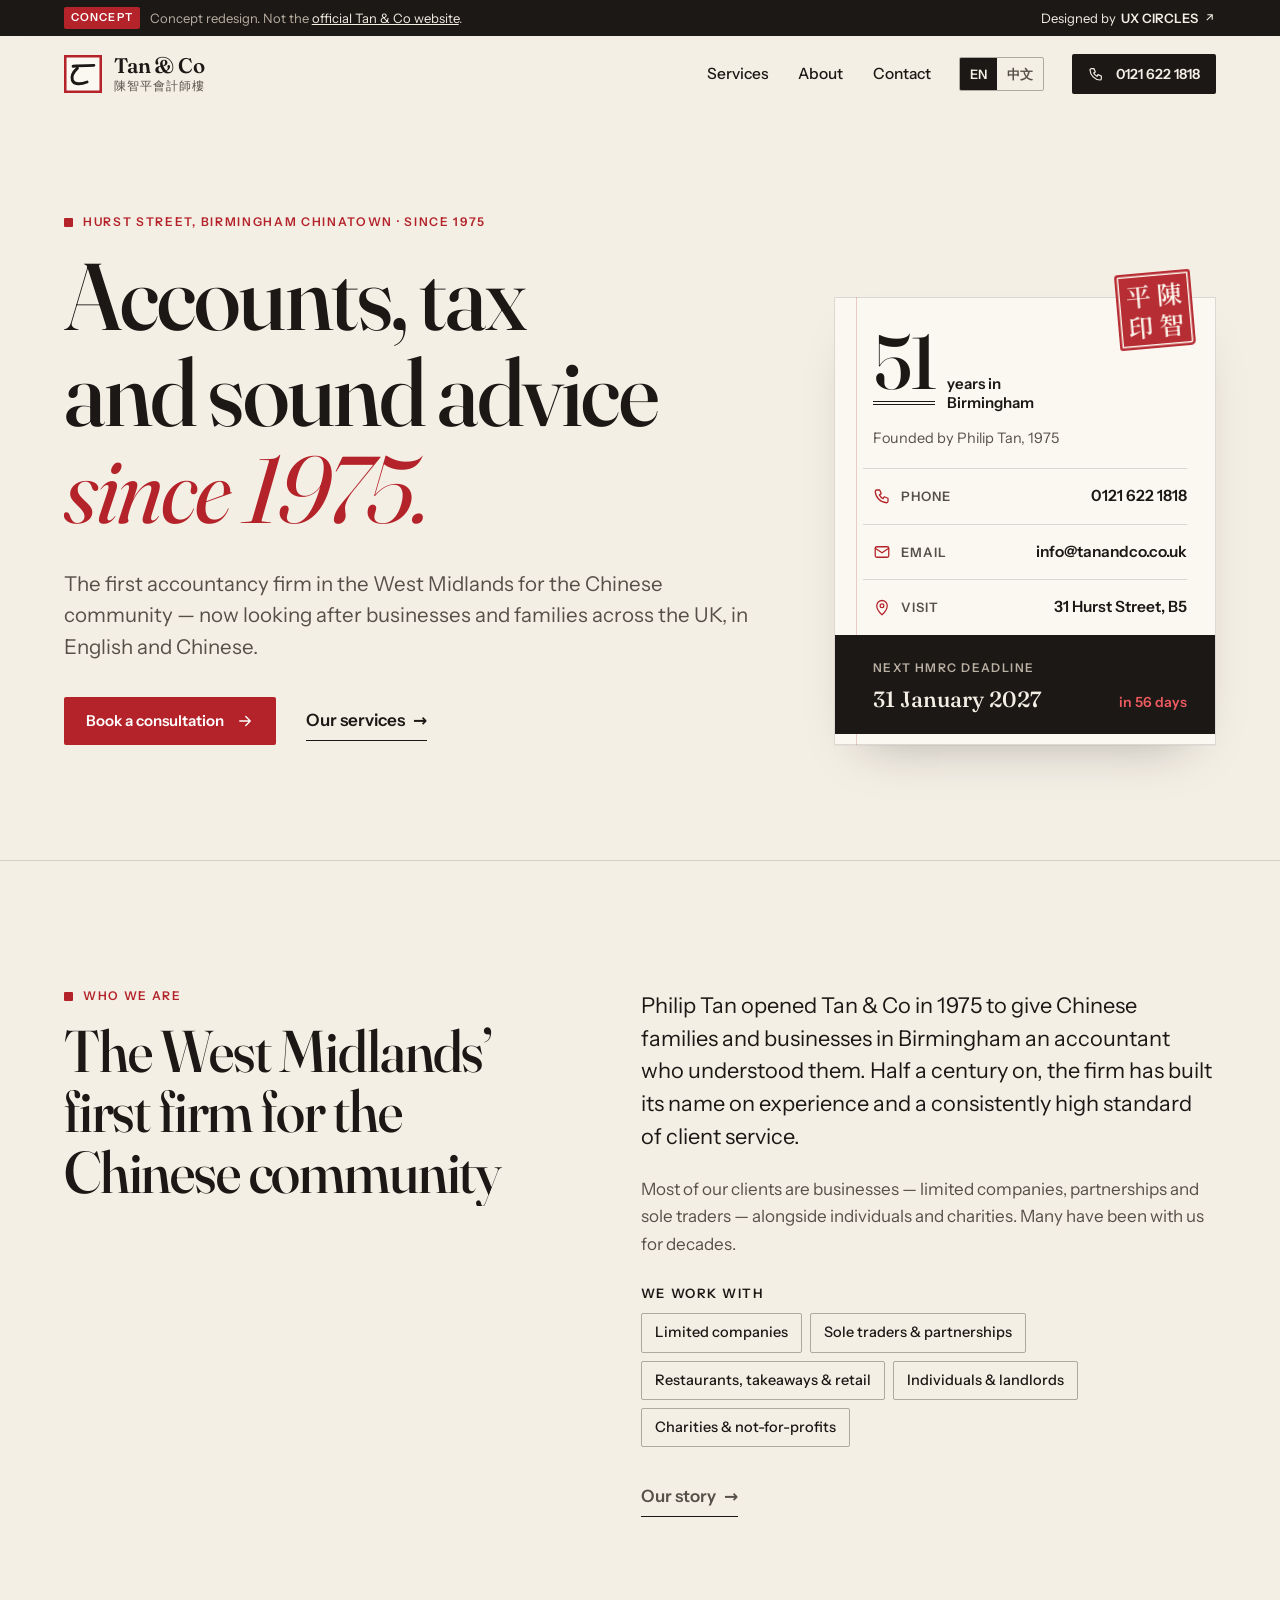
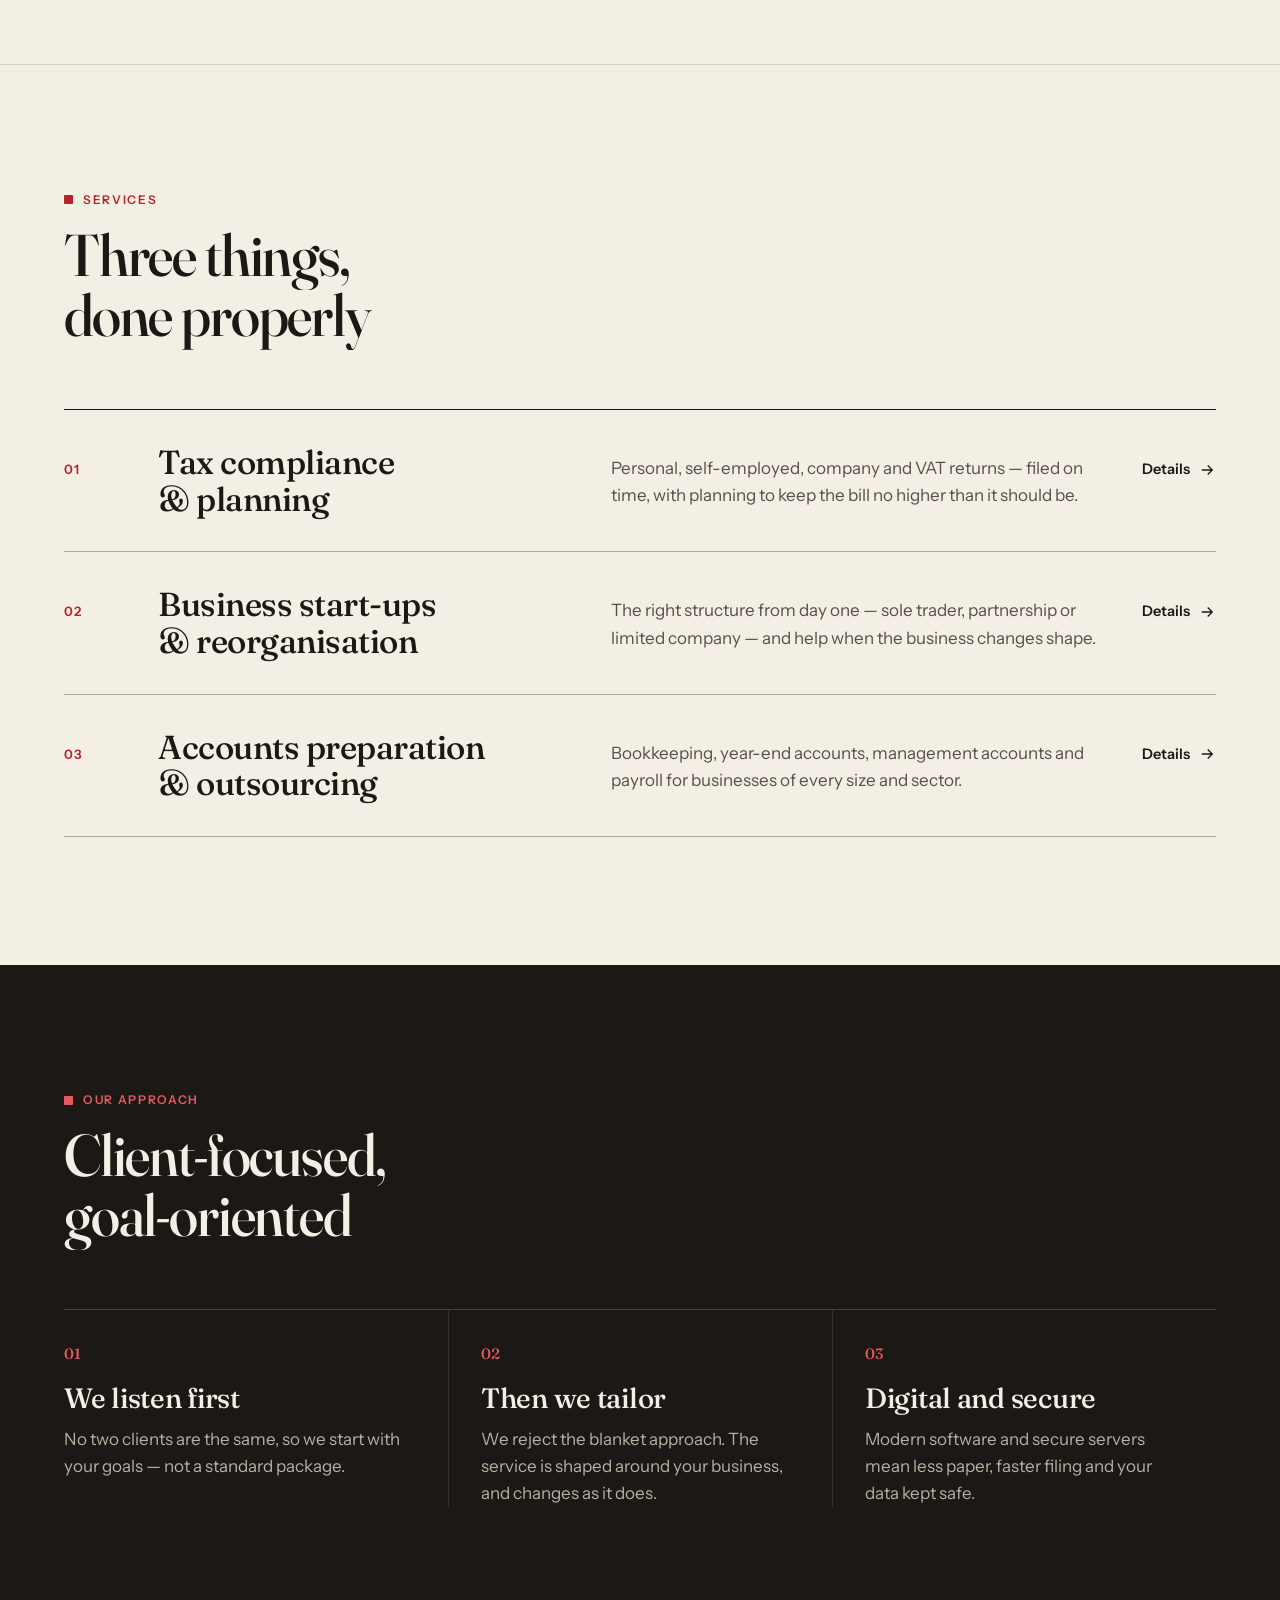
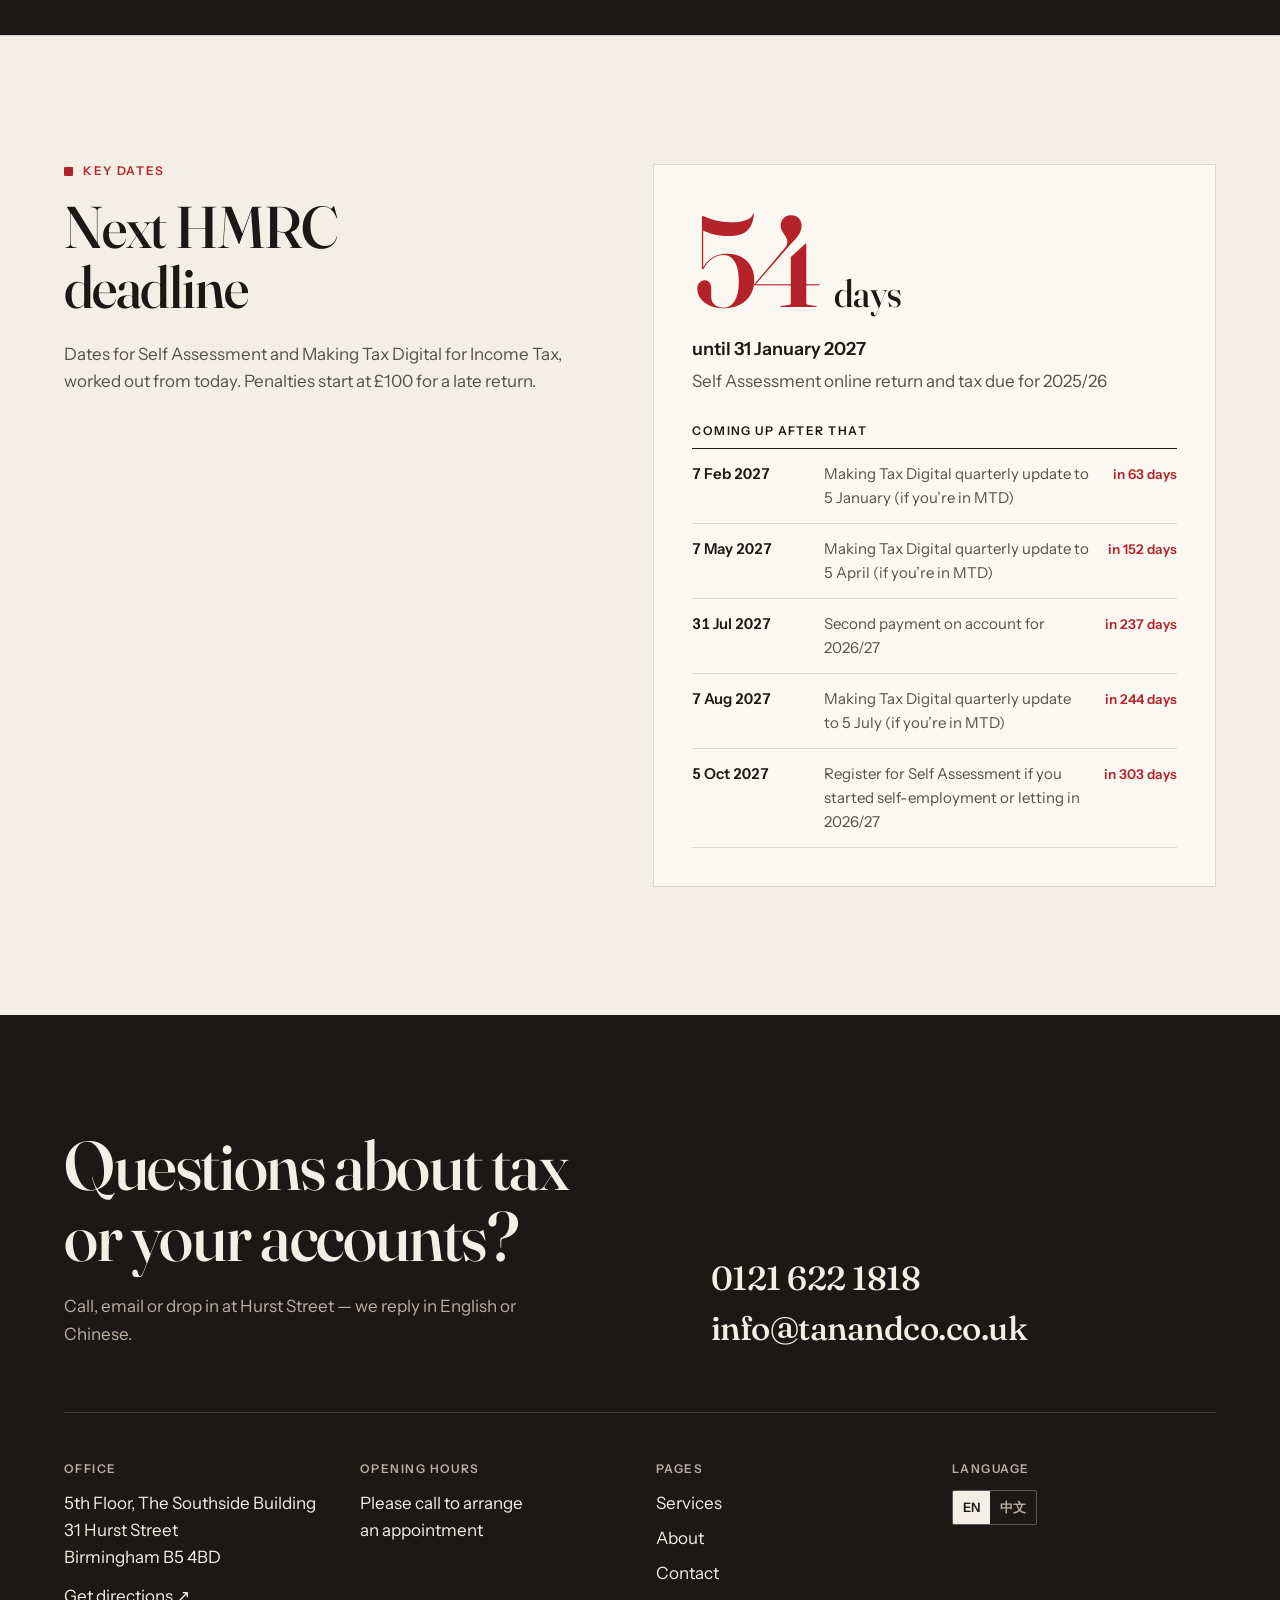
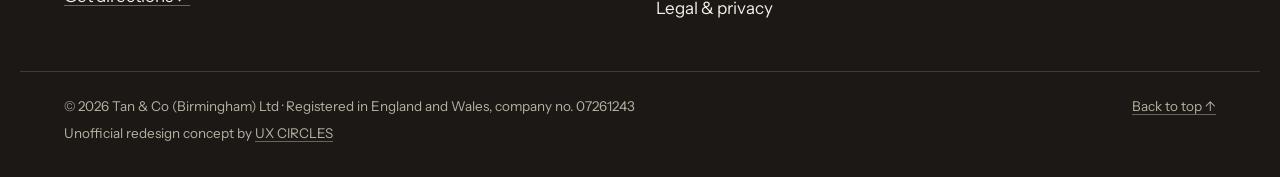
==== index.html @ 6947b35d "Redesign Tan & Co Accountants website (EN + 繁體中文) Static, bilingual concept redesign of tanandco.co." ====
<!doctype html>
<html lang="en-GB">
<head>
<meta charset="utf-8">
<meta name="viewport" content="width=device-width, initial-scale=1">
<title>Tan &amp; Co Accountants — Birmingham Chinatown since 1975 | 陳智平會計師樓</title>
<meta name="description" content="Accountants on Hurst Street, Birmingham since 1975 — the West Midlands’ first firm for the Chinese community. Tax, VAT, company formation, accounts and payroll, in English and Chinese.">
<link rel="canonical" href="https://www.tanandco.co.uk/">
<link rel="alternate" hreflang="en-GB" href="https://www.tanandco.co.uk/">
<link rel="alternate" hreflang="zh-Hant" href="https://www.tanandco.co.uk/zh/">
<link rel="alternate" hreflang="x-default" href="https://www.tanandco.co.uk/">
<meta property="og:title" content="Tan &amp; Co Accountants — Birmingham Chinatown since 1975 | 陳智平會計師樓">
<meta property="og:description" content="Accountants on Hurst Street, Birmingham since 1975 — the West Midlands’ first firm for the Chinese community. Tax, VAT, company formation, accounts and payroll, in English and Chinese.">
<meta property="og:type" content="website">
<meta property="og:locale" content="en_GB">
<meta name="theme-color" content="#f4efe5">
<link rel="icon" href="assets/img/favicon.svg" type="image/svg+xml">
<link rel="icon" href="assets/img/favicon.png" type="image/png" sizes="64x64">
<link rel="apple-touch-icon" href="assets/img/apple-touch-icon.png">
<link rel="preload" href="assets/fonts/fraunces.woff2" as="font" type="font/woff2" crossorigin>
<link rel="preload" href="assets/fonts/instrument-sans.woff2" as="font" type="font/woff2" crossorigin>
<link rel="stylesheet" href="assets/css/style.css?v=e826e8e5">
<script>document.documentElement.classList.add("js")</script>
<script type="application/ld+json">{"@context": "https://schema.org", "@type": "AccountingService", "name": "Tan & Co Accountants", "alternateName": ["陳智平會計師樓", "Tan & Co (Birmingham) Ltd"], "url": "https://www.tanandco.co.uk/", "telephone": "+44 121 622 1818", "email": "info@tanandco.co.uk", "foundingDate": "1975", "founder": {"@type": "Person", "name": "Philip Tan"}, "address": {"@type": "PostalAddress", "streetAddress": "5th Floor, The Southside Building, 31 Hurst Street", "addressLocality": "Birmingham", "postalCode": "B5 4BD", "addressCountry": "GB"}, "areaServed": ["West Midlands", "United Kingdom"], "knowsLanguage": ["en", "zh"]}</script>
</head>
<body class="home">
<a class="skip" href="#main">Skip to content</a>
<div class="concept-bar" role="note">
  <div class="wrap concept-inner">
    <p><span class="concept-tag">Concept</span><span class="concept-long">Concept redesign. Not the <a href="https://tanandco.co.uk/" target="_blank" rel="noopener">official Tan &amp; Co website</a>.</span></p>
    <a href="https://ux-circles.com/web" target="_blank" rel="noopener"><span class="concept-by">Designed by </span><strong>UX CIRCLES</strong> <svg viewBox="0 0 24 24" aria-hidden="true"><path d="M7 17 17 7M8 7h9v9"/></svg></a>
  </div>
</div>
<header class="site-header" data-header>
  <div class="wrap header-inner">
    <a class="brand" href="./" aria-label="Tan &amp; Co Accountants — home">
      <svg class="mark" viewBox="0 0 30 30" aria-hidden="true">
  <path class="mark-frame" d="M1 1h28v28H1z"/>
  <path class="mark-stroke" d="M7.2 8.9c4.6-.5 10.4-.6 16.4-.7M10.6 10.4C7.4 13.4 5.6 17 6.6 19.9c1.2 3.4 6.1 3.6 11.6 1.4"/>
</svg>
      <span class="brand-text"><span class="brand-name">Tan &amp; Co</span><span class="brand-sub" lang="zh-Hant">陳智平會計師樓</span></span>
    </a>
    <nav class="main-nav" aria-label="Main"><a href="services.html">Services</a><a href="about.html">About</a><a href="contact.html">Contact</a></nav>
    <div class="lang" role="group" aria-label="Language / 語言"><a href="./" lang="en-GB" hreflang="en-GB" aria-current="true">EN</a><a href="zh/" lang="zh-Hant" hreflang="zh-Hant">中文</a></div>
    <a class="btn btn-ink header-cta" href="tel:+441216221818"><svg viewBox="0 0 24 24" aria-hidden="true"><path d="M5 4h4l2 5-2.5 1.5a11 11 0 0 0 5 5L15 13l5 2v4a2 2 0 0 1-2 2A16 16 0 0 1 3 6a2 2 0 0 1 2-2"/></svg><span>0121 622 1818</span></a>
    <button class="menu-btn" aria-expanded="false" aria-controls="menu"><span class="menu-lines"><span></span><span></span></span><span class="sr">Menu</span></button>
  </div>
</header>
<div class="menu" id="menu" hidden>
  <div class="wrap menu-inner">
    <ul class="menu-links"><li><a href="services.html"><span class="mn">01</span>Services</a></li><li><a href="about.html"><span class="mn">02</span>About</a></li><li><a href="contact.html"><span class="mn">03</span>Contact</a></li></ul>
    <div class="menu-foot">
      <a href="tel:+441216221818">0121 622 1818</a>
      <a href="mailto:info@tanandco.co.uk">info@tanandco.co.uk</a>
      <div class="lang" role="group" aria-label="Language / 語言"><a href="./" lang="en-GB" hreflang="en-GB" aria-current="true">EN</a><a href="zh/" lang="zh-Hant" hreflang="zh-Hant">中文</a></div>
    </div>
  </div>
</div>
<main id="main">

<section class="hero" data-hero>
  <div class="wrap hero-inner">
    <div class="hero-main">
      <p class="label hero-eyebrow reveal-up">Hurst Street, Birmingham Chinatown · since 1975</p>
      <h1 class="hero-title split"><span class="line"><span>Accounts, tax</span></span><span class="line"><span>and sound advice</span></span><span class="line"><span><em>since 1975.</em></span></span></h1>
      <p class="hero-lead reveal-up">The first accountancy firm in the West Midlands for the Chinese community — now looking after businesses and families across the UK, in English and Chinese.</p>
      <div class="hero-actions reveal-up">
        <a class="btn btn-red" href="contact.html"><span>Book a consultation</span><svg viewBox="0 0 24 24" aria-hidden="true"><path d="M5 12h14M13 6l6 6-6 6"/></svg></a>
        <a class="btn-text" href="services.html">Our services</a>
      </div>
    </div>
    <aside class="ledger reveal-up" aria-label="At a glance">
      <span class="seal" aria-hidden="true"><span>陳</span><span>智</span><span>平</span><span>印</span></span>
      <div class="ledger-head">
        <p class="ledger-years"><span data-since="1975">51</span><span class="ledger-yl">years in Birmingham</span></p>
        <p class="ledger-est">Founded by Philip Tan, 1975</p>
      </div>
      <ul class="ledger-rows">
        <li><a href="tel:+441216221818"><span class="lr-l"><svg viewBox="0 0 24 24" aria-hidden="true"><path d="M5 4h4l2 5-2.5 1.5a11 11 0 0 0 5 5L15 13l5 2v4a2 2 0 0 1-2 2A16 16 0 0 1 3 6a2 2 0 0 1 2-2"/></svg>Phone</span><span class="lr-v">0121 622 1818</span></a></li>
        <li><a href="mailto:info@tanandco.co.uk"><span class="lr-l"><svg viewBox="0 0 24 24" aria-hidden="true"><rect x="3" y="5" width="18" height="14" rx="2"/><path d="m3 7 9 6 9-6"/></svg>Email</span><span class="lr-v">info@tanandco.co.uk</span></a></li>
        <li><a href="https://www.google.com/maps/search/?api=1&query=The+Southside+Building+31+Hurst+Street+Birmingham+B5+4BD" target="_blank" rel="noopener"><span class="lr-l"><svg viewBox="0 0 24 24" aria-hidden="true"><path d="M12 21s-7-6.2-7-12a7 7 0 0 1 14 0c0 5.8-7 12-7 12z"/><circle cx="12" cy="9" r="2.5"/></svg>Visit</span><span class="lr-v">31 Hurst Street, B5</span></a></li>
      </ul>
      <a class="ledger-dl" href="#key-dates" data-next-deadline hidden>
        <span class="lr-k">Next HMRC deadline</span>
        <span class="ledger-dl-row"><b data-dl-date></b><span class="ledger-in" data-dl-in></span></span>
      </a>
    </aside>
  </div>
</section>

<section class="section first" aria-labelledby="first-h">
  <div class="wrap split-grid">
    <div>
      <p class="label reveal-up">Who we are</p>
      <h2 class="h2 split" id="first-h"><span class="line"><span>The West Midlands’</span></span><span class="line"><span>first firm for the</span></span><span class="line"><span>Chinese community</span></span></h2>
    </div>
    <div class="prose">
      <p class="reveal-up lead-p">Philip Tan opened Tan &amp; Co in 1975 to give Chinese families and businesses in Birmingham an accountant who understood them. Half a century on, the firm has built its name on experience and a consistently high standard of client service.</p>
      <p class="reveal-up">Most of our clients are businesses — limited companies, partnerships and sole traders — alongside individuals and charities. Many have been with us for decades.</p>
      <h3 class="mini-h reveal-up">We work with</h3>
      <ul class="tags reveal-up"><li>Limited companies</li><li>Sole traders &amp; partnerships</li><li>Restaurants, takeaways &amp; retail</li><li>Individuals &amp; landlords</li><li>Charities &amp; not-for-profits</li></ul>
      <p class="reveal-up"><a class="btn-text" href="about.html">Our story</a></p>
    </div>
  </div>
</section>

<section class="section services-home" aria-labelledby="svc-h">
  <div class="wrap">
    <div class="sec-head">
      <p class="label reveal-up">Services</p>
      <h2 class="h2 split" id="svc-h"><span class="line"><span>Three things,</span></span><span class="line"><span>done properly</span></span></h2>
    </div>
    <ul class="svc-list">
      <li class="svc-row reveal-up">
        <a href="services.html#tax">
          <span class="svc-n">01</span>
          <h3 class="svc-t">Tax compliance<br>&amp; planning</h3>
          <p class="svc-d">Personal, self-employed, company and VAT returns — filed on time, with planning to keep the bill no higher than it should be.</p>
          <span class="svc-go">Details <svg viewBox="0 0 24 24" aria-hidden="true"><path d="M5 12h14M13 6l6 6-6 6"/></svg></span>
        </a>
      </li>
      <li class="svc-row reveal-up">
        <a href="services.html#startups">
          <span class="svc-n">02</span>
          <h3 class="svc-t">Business start-ups<br>&amp; reorganisation</h3>
          <p class="svc-d">The right structure from day one — sole trader, partnership or limited company — and help when the business changes shape.</p>
          <span class="svc-go">Details <svg viewBox="0 0 24 24" aria-hidden="true"><path d="M5 12h14M13 6l6 6-6 6"/></svg></span>
        </a>
      </li>
      <li class="svc-row reveal-up">
        <a href="services.html#accounts">
          <span class="svc-n">03</span>
          <h3 class="svc-t">Accounts preparation<br>&amp; outsourcing</h3>
          <p class="svc-d">Bookkeeping, year-end accounts, management accounts and payroll for businesses of every size and sector.</p>
          <span class="svc-go">Details <svg viewBox="0 0 24 24" aria-hidden="true"><path d="M5 12h14M13 6l6 6-6 6"/></svg></span>
        </a>
      </li>
    </ul>
  </div>
</section>

<section class="section dark approach" aria-labelledby="app-h">
  <div class="wrap">
    <div class="sec-head">
      <p class="label reveal-up">Our approach</p>
      <h2 class="h2 split" id="app-h"><span class="line"><span>Client-focused,</span></span><span class="line"><span>goal-oriented</span></span></h2>
    </div>
    <ol class="app-list" data-progress>
      <li class="app-item reveal-up"><span class="app-n">01</span><h3>We listen first</h3><p>No two clients are the same, so we start with your goals — not a standard package.</p></li>
      <li class="app-item reveal-up"><span class="app-n">02</span><h3>Then we tailor</h3><p>We reject the blanket approach. The service is shaped around your business, and changes as it does.</p></li>
      <li class="app-item reveal-up"><span class="app-n">03</span><h3>Digital and secure</h3><p>Modern software and secure servers mean less paper, faster filing and your data kept safe.</p></li>
    </ol>
  </div>
</section>
<section class="section deadlines" id="key-dates" aria-labelledby="kd-h">
  <div class="wrap dl-grid" data-countdown>
    <div>
      <p class="label reveal-up">Key dates</p>
      <h2 class="h2 split" id="kd-h"><span class="line"><span>Next HMRC</span></span><span class="line"><span>deadline</span></span></h2>
      <p class="muted reveal-up">Dates for Self Assessment and Making Tax Digital for Income Tax, worked out from today. Penalties start at £100 for a late return.</p>
    </div>
    <div class="dl-card reveal-up">
      <p class="dl-big"><span data-cd-days>—</span> <span class="dl-unit" data-cd-unit></span></p>
      <p class="dl-until" data-cd-until></p>
      <p class="dl-what" data-cd-what></p>
      <h3 class="dl-after">Coming up after that</h3>
      <ol class="dl-list" data-deadlines></ol>
    </div>
  </div>
</section>

</main>
<footer class="site-footer">
  <div class="wrap">
    <div class="footer-top">
      <div>
        <h2 class="footer-q split"><span class="line"><span>Questions about tax</span></span><span class="line"><span>or your accounts?</span></span></h2>
        <p class="footer-lead">Call, email or drop in at Hurst Street — we reply in English or Chinese.</p>
      </div>
      <div class="footer-contact">
        <a class="big-link" href="tel:+441216221818">0121 622 1818</a>
        <a class="big-link" href="mailto:info@tanandco.co.uk">info@tanandco.co.uk</a>
      </div>
    </div>
    <div class="footer-grid">
      <div><h3 class="f-h">Office</h3><p>5th Floor, The Southside Building<br>31 Hurst Street<br>Birmingham B5 4BD</p><p><a class="u" href="https://www.google.com/maps/search/?api=1&query=The+Southside+Building+31+Hurst+Street+Birmingham+B5+4BD" rel="noopener" target="_blank">Get directions ↗</a></p></div>
      <div><h3 class="f-h">Opening hours</h3><p>Please call to arrange<br>an appointment</p></div>
      <div><h3 class="f-h">Pages</h3><ul class="f-links"><li><a href="services.html">Services</a></li><li><a href="about.html">About</a></li><li><a href="contact.html">Contact</a></li><li><a href="legal.html">Legal &amp; privacy</a></li></ul></div>
      <div><h3 class="f-h">Language</h3><div class="lang" role="group" aria-label="Language / 語言"><a href="./" lang="en-GB" hreflang="en-GB" aria-current="true">EN</a><a href="zh/" lang="zh-Hant" hreflang="zh-Hant">中文</a></div></div>
    </div>
  </div>
  <div class="wrap footer-base">
    <span>© <span data-year>2026</span> Tan &amp; Co (Birmingham) Ltd · Registered in England and Wales, company no. 07261243<br><span class="concept-note">Unofficial redesign concept by <a class="u" href="https://ux-circles.com/web" target="_blank" rel="noopener">UX CIRCLES</a></span></span>
    <a href="#main" class="u">Back to top ↑</a>
  </div>
</footer>
<nav class="action-bar" aria-label="Quick contact">
  <a href="tel:+441216221818"><svg viewBox="0 0 24 24" aria-hidden="true"><path d="M5 4h4l2 5-2.5 1.5a11 11 0 0 0 5 5L15 13l5 2v4a2 2 0 0 1-2 2A16 16 0 0 1 3 6a2 2 0 0 1 2-2"/></svg><span>Call</span></a>
  <a href="mailto:info@tanandco.co.uk"><svg viewBox="0 0 24 24" aria-hidden="true"><rect x="3" y="5" width="18" height="14" rx="2"/><path d="m3 7 9 6 9-6"/></svg><span>Email</span></a>
  <a href="https://www.google.com/maps/search/?api=1&query=The+Southside+Building+31+Hurst+Street+Birmingham+B5+4BD" target="_blank" rel="noopener"><svg viewBox="0 0 24 24" aria-hidden="true"><path d="M12 21s-7-6.2-7-12a7 7 0 0 1 14 0c0 5.8-7 12-7 12z"/><circle cx="12" cy="9" r="2.5"/></svg><span>Visit</span></a>
</nav>
<script>window.TANCO = {"today": "today", "tomorrow": "tomorrow", "inDays": "in {n} days", "days": "days", "day": "day", "until": "until {date}", "dl": {"jan": "Self Assessment online return and tax due for {ty}", "jul": "Second payment on account for {ty}", "oct5": "Register for Self Assessment if you started self-employment or letting in {ty}", "oct31": "Paper Self Assessment return deadline for {ty}", "mtd": "Making Tax Digital quarterly update to {end} (if you’re in MTD)"}, "calc": {"accounts": "Accounts to Companies House", "ctpay": "Corporation Tax payment", "ct600": "Company Tax Return (CT600)", "cs01": "Confirmation statement (within 14 days of)"}, "mailSubject": "Website enquiry", "mailName": "Name", "mailPhone": "Phone", "mailLang": "Preferred language", "mailService": "Service"};</script>
<script src="assets/js/main.js?v=87f1fec1" defer></script>
</body>
</html>
---- assets/css/style.css ----
/* Tan & Co Accountants — ink, rice paper and seal red */
@font-face { font-family: "Fraunces"; src: url("../fonts/fraunces.woff2") format("woff2"); font-weight: 400 600; font-display: swap; }
@font-face { font-family: "Fraunces"; src: url("../fonts/fraunces-italic.woff2") format("woff2"); font-weight: 400 600; font-style: italic; font-display: swap; }
@font-face { font-family: "Instrument Sans"; src: url("../fonts/instrument-sans.woff2") format("woff2"); font-weight: 400 600; font-display: swap; }
@font-face { font-family: "Noto Serif TC"; src: url("../fonts/noto-serif-tc-600.woff2") format("woff2"); font-weight: 600; font-display: swap; }

:root {
  --paper: #f4efe5;
  --paper-2: #ebe3d3;
  --card: #fbf8f2;
  --ink: #1b1815;
  --ink-2: #57504a;
  --rule: rgba(27, 24, 21, .14);
  --rule-strong: rgba(27, 24, 21, .32);
  --red: #b4232a;
  --red-deep: #8f1b21;
  --on-dark: #f4efe5;
  --on-dark-2: #b9afa2;
  --red-on-dark: #ec5a5f;
  --serif: "Fraunces", "Noto Serif TC", Georgia, "Times New Roman", serif;
  --sans: "Instrument Sans", system-ui, -apple-system, "Segoe UI", "PingFang TC", "Microsoft JhengHei", "Noto Sans TC", sans-serif;
  --gutter: clamp(16px, 4vw, 44px);
  --ease: cubic-bezier(.2, .7, .1, 1);
}

*, *::before, *::after { box-sizing: border-box; }
html { -webkit-text-size-adjust: 100%; scroll-behavior: smooth; scroll-padding-top: 96px; }
body { margin: 0; background: var(--paper); color: var(--ink); font: 400 17px/1.6 var(--sans); -webkit-font-smoothing: antialiased; text-rendering: optimizeLegibility; overflow-x: hidden; }
:lang(zh) body, body:lang(zh) { font-size: 16.5px; line-height: 1.8; letter-spacing: .01em; }
img, svg { display: block; max-width: 100%; }
a { color: inherit; }
::selection { background: var(--red); color: #fff; }
:focus-visible { outline: 2px solid var(--red); outline-offset: 3px; border-radius: 2px; }
.sr { position: absolute; width: 1px; height: 1px; overflow: hidden; clip: rect(0 0 0 0); white-space: nowrap; }
.skip { position: absolute; left: 16px; top: -60px; z-index: 100; background: var(--ink); color: var(--paper); padding: 10px 16px; border-radius: 4px; }
.skip:focus { top: 12px; }
.wrap { max-width: 1240px; margin: 0 auto; padding: 0 var(--gutter); }

/* ---------------------------------------------------------------- type */
.label { font: 600 12px/1.2 var(--sans); letter-spacing: .14em; text-transform: uppercase; color: var(--red); margin: 0 0 18px; display: flex; align-items: center; gap: 10px; }
.label::before { content: ""; width: 9px; height: 9px; background: var(--red); border-radius: 1px; flex: none; }
:lang(zh) .label { letter-spacing: .2em; font-size: 13px; }
.h2, .hero-title, .page-title, .footer-q { font-family: var(--serif); font-weight: 500; letter-spacing: -.02em; line-height: 1.02; margin: 0; font-variation-settings: "opsz" 144; }
:lang(zh) :is(.h2, .hero-title, .page-title, .footer-q) { font-weight: 600; letter-spacing: .02em; line-height: 1.22; }
:lang(zh) .hero-title { font-size: clamp(44px, 6.6vw, 92px); letter-spacing: .06em; }
.h2 { font-size: clamp(34px, 4.6vw, 60px); }
.hero-title { font-size: clamp(46px, 7.4vw, 104px); }
.page-title { font-size: clamp(44px, 7vw, 96px); }
.hero-title em, .page-title em { font-style: italic; color: var(--red); font-weight: 400; }
:lang(zh) .hero-title em { font-style: normal; }
.muted { color: var(--ink-2); }
.lead-p { font-size: clamp(19px, 1.7vw, 22px); line-height: 1.5; color: var(--ink); }
.prose p { margin: 0 0 1.1em; color: var(--ink-2); }
.prose .lead-p { color: var(--ink); }
.mini-h { font: 600 13px/1.2 var(--sans); letter-spacing: .12em; text-transform: uppercase; margin: 28px 0 12px; color: var(--ink); }
.u { text-decoration: underline; text-decoration-color: var(--rule-strong); text-underline-offset: 3px; transition: text-decoration-color .2s; }
.u:hover { text-decoration-color: currentColor; }

/* line-by-line headline reveal */
.split .line { display: block; overflow: hidden; padding-bottom: .08em; margin-bottom: -.08em; }
.split .line > span { display: inline-block; }
.js .split .line > span { transform: translateY(105%); transition: transform 1s var(--ease); }
.js .split.is-in .line > span { transform: none; }
.js .split.is-in .line:nth-child(2) > span { transition-delay: .09s; }
.js .split.is-in .line:nth-child(3) > span { transition-delay: .18s; }
.js .reveal-up { opacity: 0; transform: translateY(18px); transition: opacity .9s var(--ease), transform .9s var(--ease); }
.js .reveal-up.is-in { opacity: 1; transform: none; }

/* ---------------------------------------------------------------- buttons */
.btn { display: inline-flex; align-items: center; gap: 12px; padding: 15px 22px; border-radius: 2px; font: 600 15px/1 var(--sans); text-decoration: none; border: 0; cursor: pointer; transition: background .25s, color .25s, transform .25s; }
.btn svg { width: 18px; height: 18px; fill: none; stroke: currentColor; stroke-width: 1.8; stroke-linecap: round; stroke-linejoin: round; transition: transform .3s var(--ease); }
.btn:hover svg { transform: translateX(4px); }
.btn-red { background: var(--red); color: #fff; }
.btn-red:hover { background: var(--red-deep); }
.btn-ink { background: var(--ink); color: var(--paper); }
.btn-ink:hover { background: var(--red); }
.btn-text { display: inline-flex; align-items: center; gap: 8px; font-weight: 600; text-decoration: none; padding: 6px 0; border-bottom: 1.5px solid var(--ink); transition: color .2s, border-color .2s; }
.btn-text::after { content: "→"; transition: transform .3s var(--ease); }
.btn-text:hover { color: var(--red); border-color: var(--red); }
.btn-text:hover::after { transform: translateX(4px); }

/* ---------------------------------------------------------------- concept bar */
.concept-bar { background: var(--ink); color: var(--on-dark-2); font-size: 13px; }
.concept-inner { display: flex; justify-content: space-between; align-items: center; gap: 16px; min-height: 36px; }
.concept-inner p { margin: 0; display: flex; gap: 10px; align-items: center; }
.concept-tag { background: var(--red); color: #fff; font-weight: 600; font-size: 11px; letter-spacing: .1em; text-transform: uppercase; padding: 2px 7px; border-radius: 2px; }
.concept-bar a { color: var(--on-dark); }
.concept-inner > a { display: inline-flex; align-items: center; gap: 5px; text-decoration: none; white-space: nowrap; }
.concept-inner > a svg { width: 13px; height: 13px; fill: none; stroke: currentColor; stroke-width: 2; }

/* ---------------------------------------------------------------- header */
.site-header { position: sticky; top: 0; z-index: 50; background: rgba(244, 239, 229, .92); backdrop-filter: blur(10px); -webkit-backdrop-filter: blur(10px); border-bottom: 1px solid transparent; transition: border-color .3s, transform .45s var(--ease); }
.site-header.is-scrolled { border-color: var(--rule); }
.site-header.is-hidden { transform: translateY(-100%); }
.header-inner { display: flex; align-items: center; gap: 28px; height: 76px; }
.brand { display: flex; align-items: center; gap: 12px; text-decoration: none; margin-right: auto; }
.mark { width: 38px; height: 38px; flex: none; }
.mark-frame { fill: var(--card); stroke: var(--red); stroke-width: 2; }
.mark-stroke { fill: none; stroke: var(--ink); stroke-width: 2.3; stroke-linecap: round; stroke-linejoin: round; }
.brand-text { display: flex; flex-direction: column; line-height: 1.1; }
.brand-name { font: 600 21px/1 var(--serif); letter-spacing: -.01em; font-variation-settings: "opsz" 48; }
:lang(zh) .brand-name { font-size: 19px; letter-spacing: .06em; }
.brand-sub { font-size: 12px; color: var(--ink-2); letter-spacing: .08em; margin-top: 3px; }
.brand-sub:lang(en) { text-transform: uppercase; letter-spacing: .12em; font-size: 10.5px; }
.main-nav { display: flex; gap: 30px; }
.main-nav a { text-decoration: none; font-weight: 500; font-size: 15.5px; position: relative; padding: 6px 0; }
.main-nav a::after { content: ""; position: absolute; left: 0; right: 0; bottom: 0; height: 1.5px; background: var(--red); transform: scaleX(0); transform-origin: left; transition: transform .35s var(--ease); }
.main-nav a:hover::after, .main-nav a[aria-current]::after { transform: scaleX(1); }
.lang { display: inline-flex; border: 1px solid var(--rule-strong); border-radius: 2px; overflow: hidden; }
.lang a { padding: 6px 10px; font-size: 13px; font-weight: 600; text-decoration: none; color: var(--ink-2); }
.lang a[aria-current] { background: var(--ink); color: var(--paper); }
.lang a:not([aria-current]):hover { color: var(--red); }
.header-cta { padding: 12px 16px; font-size: 14px; }
.header-cta svg { width: 16px; height: 16px; }
.menu-btn { display: none; width: 44px; height: 44px; border: 0; background: none; cursor: pointer; padding: 0; margin-right: -10px; color: var(--ink); }
.menu-lines { display: grid; gap: 7px; width: 24px; margin: auto; }
.menu-lines span { height: 2px; background: currentColor; transition: transform .4s var(--ease); }
.menu-open .menu-lines span:first-child { transform: translateY(4.5px) rotate(45deg); }
.menu-open .menu-lines span:last-child { transform: translateY(-4.5px) rotate(-45deg); }
.menu { position: fixed; inset: 0; z-index: 40; background: var(--paper); padding-top: 120px; opacity: 0; transition: opacity .4s; overflow-y: auto; }
.menu.is-open { opacity: 1; }
.menu-links { list-style: none; margin: 0; padding: 0; }
.menu-links a { display: flex; align-items: baseline; gap: 16px; padding: 14px 0; border-bottom: 1px solid var(--rule); font: 500 clamp(36px, 10vw, 54px)/1.05 var(--serif); text-decoration: none; letter-spacing: -.02em; }
:lang(zh) .menu-links a { font-weight: 600; letter-spacing: .04em; }
.menu-links .mn { font: 600 13px var(--sans); color: var(--red); letter-spacing: .1em; }
.menu-foot { display: grid; gap: 14px; margin: 32px 0 120px; font-size: 18px; }
.menu-foot > a { text-decoration: none; font-weight: 500; }
.menu-foot .lang { justify-self: start; }

/* ---------------------------------------------------------------- hero */
.hero { padding: clamp(48px, 8vw, 110px) 0 clamp(64px, 9vw, 120px); position: relative; }
.hero-inner { display: grid; grid-template-columns: minmax(0, 1.45fr) minmax(320px, .8fr); gap: clamp(40px, 6vw, 96px); align-items: end; }
.hero-title { margin-bottom: 30px; }
.hero-lead { font-size: clamp(18px, 1.6vw, 21px); line-height: 1.55; max-width: 34em; color: var(--ink-2); margin: 0 0 34px; }
.hero-actions { display: flex; flex-wrap: wrap; align-items: center; gap: 22px 30px; }

/* ledger card: the firm at a glance */
.ledger { position: relative; background: var(--card); border: 1px solid var(--rule); padding: 30px 28px 10px; box-shadow: 0 1px 0 rgba(27,24,21,.04), 0 24px 50px -30px rgba(27,24,21,.35);
  background-image: linear-gradient(90deg, transparent 21px, rgba(180,35,42,.22) 21px, rgba(180,35,42,.22) 22px, transparent 22px); }
.ledger .seal { position: absolute; top: -26px; right: 22px; }
.ledger-head { padding-left: 10px; padding-bottom: 18px; }
.ledger-years { margin: 0; display: flex; align-items: baseline; gap: 12px; }
.ledger-years > span:first-child { font: 500 76px/0.9 var(--serif); letter-spacing: -.04em; font-variation-settings: "opsz" 144; font-variant-numeric: lining-nums; border-bottom: 4px double var(--ink); padding-bottom: 4px; }
.ledger-yl { font-weight: 600; font-size: 15px; max-width: 7em; line-height: 1.25; }
.ledger-est { margin: 14px 0 0; color: var(--ink-2); font-size: 14.5px; }
.ledger-rows { list-style: none; margin: 0; padding: 0; }
.ledger-rows li { border-top: 1px solid var(--rule); }
.ledger-rows a { display: flex; justify-content: space-between; align-items: center; gap: 16px; padding: 15px 0 15px 10px; text-decoration: none; transition: color .2s, padding .3s var(--ease); }
.ledger-rows a:hover { color: var(--red); padding-left: 16px; }
.lr-l { display: inline-flex; align-items: center; gap: 10px; font-size: 13px; font-weight: 600; letter-spacing: .08em; text-transform: uppercase; color: var(--ink-2); }
.lr-l svg, .action-bar svg { width: 18px; height: 18px; fill: none; stroke: var(--red); stroke-width: 1.7; stroke-linecap: round; stroke-linejoin: round; }
.lr-v { font-weight: 600; font-size: 15.5px; text-align: right; overflow-wrap: anywhere; }
.ledger-dl { display: block; margin: 0 -28px; padding: 18px 28px 20px 38px; background: var(--ink); color: var(--on-dark); text-decoration: none; }
.ledger-dl[hidden] { display: none; }
.lr-k { font-size: 12px; font-weight: 600; letter-spacing: .12em; text-transform: uppercase; color: var(--on-dark-2); }
.ledger-dl-row { display: flex; justify-content: space-between; align-items: baseline; gap: 12px; margin-top: 6px; }
.ledger-dl b { font: 500 22px/1.2 var(--serif); }
.ledger-in { color: var(--red-on-dark); font-weight: 600; font-size: 14px; white-space: nowrap; }

/* the founder's seal, 陳智平印 */
.seal { display: grid; grid-template-columns: 1fr 1fr; grid-auto-flow: column; grid-template-rows: 1fr 1fr; width: 76px; height: 76px; padding: 7px; gap: 1px; background: var(--red); color: #fbf3ea; border-radius: 4px 3px 5px 3px; box-shadow: inset 0 0 0 2.5px var(--red), inset 0 0 0 4px #fbf3ea; transform: rotate(-5deg); font: 600 25px/1 "Noto Serif TC", serif; place-items: center; direction: rtl; }
.seal span { direction: ltr; }
.js .hero .seal { opacity: 0; transform: rotate(-5deg) scale(1.5); }
.js .hero .ledger.is-in .seal { animation: stamp .55s .65s cubic-bezier(.3, 1.4, .5, 1) forwards; }
@keyframes stamp { 0% { opacity: 0; transform: rotate(-5deg) scale(1.5); } 60% { opacity: 1; } 100% { opacity: .96; transform: rotate(-5deg) scale(1); } }

/* ---------------------------------------------------------------- sections */
.section { padding: clamp(72px, 10vw, 140px) 0; border-top: 1px solid var(--rule); }
.section.dark { background: var(--ink); color: var(--on-dark); border-top: 0; }
.section.paper-2 { background: var(--paper-2); }
.dark .label { color: var(--red-on-dark); }
.dark .label::before { background: var(--red-on-dark); }
.dark .prose p, .dark .muted { color: var(--on-dark-2); }
.dark .prose .lead-p { color: var(--on-dark); }
.split-grid { display: grid; grid-template-columns: minmax(0, 1fr) minmax(0, 1.15fr); gap: clamp(32px, 6vw, 100px); align-items: start; }
.sec-head { display: flex; flex-direction: column; margin-bottom: clamp(40px, 5vw, 72px); }
.sticky { position: sticky; top: 110px; }
.tags { list-style: none; margin: 0 0 30px; padding: 0; display: flex; flex-wrap: wrap; gap: 8px; }
.tags li { border: 1px solid var(--rule-strong); padding: 7px 13px; border-radius: 2px; font-size: 14.5px; font-weight: 500; }

/* services list on home */
.svc-list { list-style: none; margin: 0; padding: 0; border-top: 1.5px solid var(--ink); }
.svc-row { border-bottom: 1px solid var(--rule-strong); }
.svc-row a { display: grid; grid-template-columns: 70px minmax(0, 1.1fr) minmax(0, 1.3fr) auto; gap: 24px; align-items: baseline; padding: 34px 0; text-decoration: none; transition: background .3s, padding .4s var(--ease); }
.svc-row a:hover { background: var(--card); padding-left: 18px; padding-right: 18px; }
.svc-n { font: 600 13px var(--sans); color: var(--red); letter-spacing: .1em; }
.svc-t { font: 500 clamp(26px, 2.6vw, 34px)/1.1 var(--serif); margin: 0; letter-spacing: -.015em; }
:lang(zh) .svc-t { font-weight: 600; letter-spacing: .03em; line-height: 1.3; }
.svc-d { margin: 0; color: var(--ink-2); }
.svc-go { display: inline-flex; align-items: center; gap: 8px; font-weight: 600; font-size: 14.5px; white-space: nowrap; }
.svc-go svg { width: 18px; height: 18px; fill: none; stroke: currentColor; stroke-width: 1.8; transition: transform .3s var(--ease); }
.svc-row a:hover .svc-go { color: var(--red); }
.svc-row a:hover .svc-go svg { transform: translateX(5px); }

/* approach */
.app-list { list-style: none; margin: 0; padding: 0; display: grid; grid-template-columns: repeat(3, 1fr); gap: 0; position: relative; border-top: 1px solid rgba(244,239,229,.2); }
.app-list::before { content: ""; position: absolute; left: 0; top: -1px; height: 2px; width: calc(var(--p, 1) * 100%); background: var(--red-on-dark); }
.approach .split-grid + .app-list { margin-top: clamp(48px, 6vw, 80px); }
.app-item { padding: 30px 32px 0 0; }
.app-item + .app-item { padding-left: 32px; border-left: 1px solid rgba(244,239,229,.12); }
.app-n { font: 500 15px var(--serif); color: var(--red-on-dark); }
.app-item h3 { font: 500 28px/1.15 var(--serif); margin: 14px 0 12px; letter-spacing: -.01em; }
:lang(zh) .app-item h3 { font-weight: 600; letter-spacing: .04em; }
.app-item p { margin: 0; color: var(--on-dark-2); }

/* deadlines */
.dl-grid { display: grid; grid-template-columns: minmax(0, 1fr) minmax(0, 1.1fr); gap: clamp(32px, 6vw, 100px); align-items: start; }
.dl-grid .h2 { margin-bottom: 24px; }
.dl-card { background: var(--card); border: 1px solid var(--rule); padding: clamp(26px, 3vw, 40px); }
.dl-big { margin: 0; font: 500 clamp(80px, 10vw, 132px)/0.9 var(--serif); letter-spacing: -.045em; font-variation-settings: "opsz" 144; color: var(--red); font-variant-numeric: lining-nums tabular-nums; }
.dl-unit { font-size: .3em; letter-spacing: 0; color: var(--ink); }
.dl-until { margin: 16px 0 4px; font-weight: 600; font-size: 18px; }
.dl-what { margin: 0 0 28px; color: var(--ink-2); }
.dl-after { font: 600 12px var(--sans); letter-spacing: .12em; text-transform: uppercase; margin: 0; padding-bottom: 10px; border-bottom: 1.5px solid var(--ink); }
.dl-list { list-style: none; margin: 0; padding: 0; }
.dl-list li { display: grid; grid-template-columns: 116px 1fr auto; gap: 16px; padding: 13px 0; border-bottom: 1px solid var(--rule); font-size: 15px; align-items: baseline; }
.dl-d { font-weight: 600; font-variant-numeric: tabular-nums; }
.dl-l { color: var(--ink-2); }
.dl-in { font-size: 13.5px; color: var(--red); font-weight: 600; white-space: nowrap; }

/* ---------------------------------------------------------------- inner pages */
.page-hero { padding: clamp(56px, 9vw, 120px) 0 clamp(56px, 7vw, 96px); }
.page-title { margin-bottom: 30px; max-width: 13em; }
.page-lead { font-size: clamp(19px, 1.7vw, 22px); line-height: 1.5; color: var(--ink-2); max-width: 36em; margin: 0; }

.svc-layout { display: grid; grid-template-columns: 220px minmax(0, 1fr); gap: clamp(32px, 5vw, 80px); border-top: 1px solid var(--rule); }
.toc { position: sticky; top: 100px; align-self: start; padding-top: 64px; }
.toc ul { list-style: none; margin: 0; padding: 0; }
.toc a { display: flex; gap: 12px; padding: 10px 0 10px 14px; border-left: 2px solid var(--rule); text-decoration: none; font-weight: 500; font-size: 15px; color: var(--ink-2); transition: color .2s, border-color .2s; }
.toc a span { font-size: 12px; font-weight: 600; color: var(--red); padding-top: 2px; }
.toc a:hover, .toc a.is-active { color: var(--ink); border-color: var(--red); }
.svc-section { display: grid; grid-template-columns: minmax(0, .85fr) minmax(0, 1.15fr); gap: clamp(28px, 4vw, 64px); padding: 64px 0 80px; border-bottom: 1px solid var(--rule); scroll-margin-top: 80px; }
.svc-section:last-child { border-bottom: 0; }
.svc-big-n { display: block; font: 400 clamp(64px, 7vw, 96px)/1 var(--serif); color: var(--red); font-style: italic; margin-bottom: 16px; letter-spacing: -.03em; }
.svc-section .h2 { font-size: clamp(32px, 3.6vw, 46px); }
.svc-body .lead-p { margin-top: 0; }
.checks { list-style: none; margin: 28px 0; padding: 0; border-top: 1px solid var(--rule); }
.checks li { display: flex; gap: 14px; padding: 14px 0; border-bottom: 1px solid var(--rule); }
.checks svg { width: 20px; height: 20px; flex: none; margin-top: 3px; fill: none; stroke: var(--red); stroke-width: 2; stroke-linecap: round; stroke-linejoin: round; }
.note { background: var(--card); border-left: 3px solid var(--red); padding: 20px 24px; margin: 0 0 28px; font-size: 15.5px; color: var(--ink-2); }
.note p { margin: 0; }
.note b { color: var(--ink); }
.note-k { font-size: 12px !important; font-weight: 600; letter-spacing: .12em; text-transform: uppercase; color: var(--red) !important; margin-bottom: 8px !important; }

.facts { margin-top: 30px; }
.rates { margin: 0 0 8px; }
.rates div { display: grid; grid-template-columns: 90px 1fr; gap: 14px; padding: 10px 0; border-bottom: 1px solid var(--rule-strong); }
.rates dt { font: 500 22px/1.1 var(--serif); }
.rates dd { margin: 0; color: var(--ink-2); font-size: 15.5px; }
.facts p { color: var(--ink-2); }
.calc { background: var(--card); border: 1px solid var(--rule); padding: clamp(26px, 3vw, 40px); }
.calc label { display: block; font-size: 13px; font-weight: 600; letter-spacing: .1em; text-transform: uppercase; margin-bottom: 10px; }
.calc input { font: 500 22px var(--serif); padding: 12px 14px; width: 100%; max-width: 280px; border: 1.5px solid var(--ink); border-radius: 2px; background: var(--paper); color: var(--ink); }
.calc-out { margin: 28px 0 0; border-top: 1.5px solid var(--ink); }
.calc-out div { display: flex; justify-content: space-between; gap: 16px; padding: 16px 0; border-bottom: 1px solid var(--rule); align-items: baseline; flex-wrap: wrap; }
.calc-out dt { color: var(--ink-2); }
.calc-out dd { margin: 0; font: 500 22px var(--serif); }
.calc-note { font-size: 13.5px; color: var(--ink-2); margin: 18px 0 0; }

/* timeline */
.timeline { list-style: none; margin: 0; padding: 0 0 0 28px; position: relative; }
.timeline::before { content: ""; position: absolute; left: 0; top: 8px; bottom: 8px; width: 1px; background: var(--rule-strong); }
.timeline::after { content: ""; position: absolute; left: 0; top: 8px; width: 2px; margin-left: -.5px; height: calc(var(--p, 1) * (100% - 16px)); background: var(--red); }
.tl-item { position: relative; padding-bottom: 52px; }
.tl-item:last-child { padding-bottom: 0; }
.tl-item::before { content: ""; position: absolute; left: -34px; top: 14px; width: 11px; height: 11px; background: var(--paper); border: 2px solid var(--red); border-radius: 1px; transform: rotate(45deg); }
.tl-y { display: block; font: 500 clamp(44px, 5vw, 64px)/1 var(--serif); letter-spacing: -.03em; margin-bottom: 12px; font-variation-settings: "opsz" 144; }
:lang(zh) .tl-y { font-weight: 600; }
.tl-item p { margin: 0; font-size: 18px; color: var(--ink-2); max-width: 32em; }
.about-seal { display: flex; align-items: center; gap: 20px; margin-top: 40px; }
.about-seal p { margin: 0; font-size: 14.5px; max-width: 16em; }

/* contact */
.contact-sec { padding-top: 0; border-top: 0; }
.contact-grid { display: grid; grid-template-columns: minmax(0, 1fr) minmax(0, 1.1fr); gap: clamp(32px, 6vw, 100px); align-items: start; border-top: 1px solid var(--rule); padding-top: clamp(48px, 6vw, 80px); }
.cd { margin: 0; }
.cd > div { padding: 22px 0; border-bottom: 1px solid var(--rule); }
.cd > div:first-child { padding-top: 0; }
.cd dt { font-size: 12px; font-weight: 600; letter-spacing: .12em; text-transform: uppercase; color: var(--red); margin-bottom: 8px; }
.cd dd { margin: 0; }
.cd address { font-style: normal; font-size: 18px; margin-bottom: 12px; }
.cd p { margin: 0; color: var(--ink-2); }
.big-link { font: 500 clamp(24px, 2.6vw, 34px)/1.2 var(--serif); text-decoration: none; letter-spacing: -.015em; overflow-wrap: anywhere; background: linear-gradient(currentColor, currentColor) 0 100% / 0 1.5px no-repeat; transition: background-size .45s var(--ease), color .2s; }
.big-link:hover { background-size: 100% 1.5px; color: var(--red); }
.form { background: var(--card); border: 1px solid var(--rule); padding: clamp(24px, 3vw, 40px); }
.form-h { font: 500 30px/1.1 var(--serif); margin: 0 0 24px; }
:lang(zh) .form-h { font-weight: 600; }
.field { display: grid; gap: 7px; margin-bottom: 18px; min-width: 0; }
.field-row { display: grid; grid-template-columns: 1fr 1fr; gap: 16px; }
.field label { font-size: 14px; font-weight: 600; }
.field input, .field select, .field textarea { font: inherit; font-size: 16px; padding: 12px 14px; border: 1px solid var(--rule-strong); border-radius: 2px; background: var(--paper); color: var(--ink); width: 100%; transition: border-color .2s, box-shadow .2s; }
.field input:focus, .field select:focus, .field textarea:focus { outline: none; border-color: var(--ink); box-shadow: 0 0 0 3px rgba(180,35,42,.18); }
.field [aria-invalid="true"] { border-color: var(--red); }
.form-err { color: var(--red); font-weight: 600; margin: 0 0 16px; }
.form-note { font-size: 13.5px; color: var(--ink-2); margin: 16px 0 0; }

.legal { max-width: 760px; }
.legal h2 { font: 500 32px/1.15 var(--serif); margin: 48px 0 14px; color: var(--ink); }
.legal h2:first-child { margin-top: 0; }
.legal h3 { font-size: 17px; margin: 26px 0 6px; }
.note-inline { background: var(--card); padding: 12px 16px; border-left: 3px solid var(--red); }

/* ---------------------------------------------------------------- footer */
.site-footer { background: var(--ink); color: var(--on-dark); padding: clamp(72px, 9vw, 120px) 0 0; }
.footer-top { display: grid; grid-template-columns: minmax(0, 1.2fr) minmax(0, 1fr); gap: 40px; align-items: end; padding-bottom: 64px; border-bottom: 1px solid rgba(244,239,229,.16); }
.footer-q { font-size: clamp(38px, 5.4vw, 72px); }
.footer-lead { color: var(--on-dark-2); margin: 22px 0 0; max-width: 30em; }
.footer-contact { display: grid; gap: 10px; justify-items: start; }
.site-footer .big-link:hover { color: var(--red-on-dark); }
.footer-grid { display: grid; grid-template-columns: repeat(4, 1fr); gap: 32px; padding: 48px 0; }
.f-h { font: 600 12px var(--sans); letter-spacing: .12em; text-transform: uppercase; color: var(--on-dark-2); margin: 0 0 14px; }
.footer-grid p { margin: 0 0 12px; }
.f-links { list-style: none; margin: 0; padding: 0; display: grid; gap: 8px; }
.f-links a { text-decoration: none; }
.f-links a:hover { color: var(--red-on-dark); }
.site-footer .lang { border-color: rgba(244,239,229,.3); }
.site-footer .lang a { color: var(--on-dark-2); }
.site-footer .lang a[aria-current] { background: var(--on-dark); color: var(--ink); }
.footer-base { display: flex; justify-content: space-between; gap: 24px; padding-top: 24px; padding-bottom: 32px; border-top: 1px solid rgba(244,239,229,.16); font-size: 13.5px; color: var(--on-dark-2); }
.site-footer .u { text-decoration-color: rgba(244,239,229,.35); }
.concept-note { display: inline-block; margin-top: 6px; }

/* mobile quick-contact bar */
.action-bar { display: none; }

/* ---------------------------------------------------------------- responsive */
@media (max-width: 1080px) {
  .main-nav, .header-cta, .site-header .lang { display: none; }
  .menu-btn { display: block; }
}
@media (max-width: 960px) {
  .hero-inner, .split-grid, .dl-grid, .contact-grid, .footer-top { grid-template-columns: 1fr; }
  .ledger { max-width: 480px; margin-top: 20px; }
  .sticky { position: static; }
  .svc-row a { grid-template-columns: 44px 1fr; gap: 10px 16px; }
  .svc-d, .svc-go { grid-column: 2; }
  .app-list { grid-template-columns: 1fr; }
  .app-item, .app-item + .app-item { padding: 26px 0; border-left: 0; border-bottom: 1px solid rgba(244,239,229,.12); }
  .svc-layout { grid-template-columns: minmax(0, 1fr); gap: 0; }
  .svc-layout > * { min-width: 0; }
  .toc { position: sticky; top: 64px; z-index: 5; padding: 0; margin: 0 calc(var(--gutter) * -1); background: var(--paper); border-bottom: 1px solid var(--rule); }
  .toc .label { display: none; }
  .toc ul { display: flex; overflow-x: auto; scrollbar-width: none; padding: 0 var(--gutter); }
  .toc a { border-left: 0; border-bottom: 2px solid transparent; white-space: nowrap; padding: 14px 16px 12px 0; margin-right: 8px; }
  .toc a.is-active { border-color: var(--red); }
  .svc-section { grid-template-columns: 1fr; padding: 48px 0 56px; gap: 8px; }
  .footer-grid { grid-template-columns: 1fr 1fr; }
}
@media (max-width: 640px) {
  body { font-size: 16px; padding-bottom: 64px; }
  .concept-long { display: none; }
  .concept-inner p::after { content: "Not the official website"; }
  :lang(zh) .concept-inner p::after { content: "非官方網站"; }
  .concept-by { display: none; }
  .header-inner { height: 64px; }
  .brand-name { font-size: 19px; }
  .mark { width: 34px; height: 34px; }
  .ledger { padding: 26px 20px 10px; }
  .ledger-dl { margin: 0 -20px; padding: 16px 20px 18px 30px; }
  .ledger-years > span:first-child { font-size: 64px; }
  .lr-l { font-size: 12px; }
  .lr-v { font-size: 14.5px; }
  .dl-list li { grid-template-columns: 1fr auto; gap: 2px 12px; }
  .dl-l { grid-column: 1 / -1; grid-row: 2; }
  .field-row { grid-template-columns: 1fr; gap: 0; }
  .footer-grid { grid-template-columns: 1fr; gap: 28px; }
  .footer-base { flex-direction: column; }
  .action-bar { display: grid; grid-template-columns: repeat(3, 1fr); position: fixed; left: 0; right: 0; bottom: 0; z-index: 45; background: var(--ink); padding-bottom: env(safe-area-inset-bottom); }
  .action-bar a { display: flex; flex-direction: column; align-items: center; gap: 4px; padding: 10px 0; color: var(--on-dark); text-decoration: none; font-size: 12.5px; font-weight: 600; }
  .action-bar a + a { border-left: 1px solid rgba(244,239,229,.14); }
  .action-bar svg { stroke: var(--red-on-dark); width: 20px; height: 20px; }
}
@media (prefers-reduced-motion: reduce) {
  html { scroll-behavior: auto; }
  *, *::before, *::after { animation: none !important; transition: none !important; }
  .js .split .line > span, .js .reveal-up { transform: none; opacity: 1; }
  .js .hero .seal { opacity: .96; transform: rotate(-5deg); }
}
@media print {
  .concept-bar, .site-header, .action-bar, .menu, .site-footer .lang { display: none !important; }
  .section.dark, .site-footer { background: none; color: #000; }
}
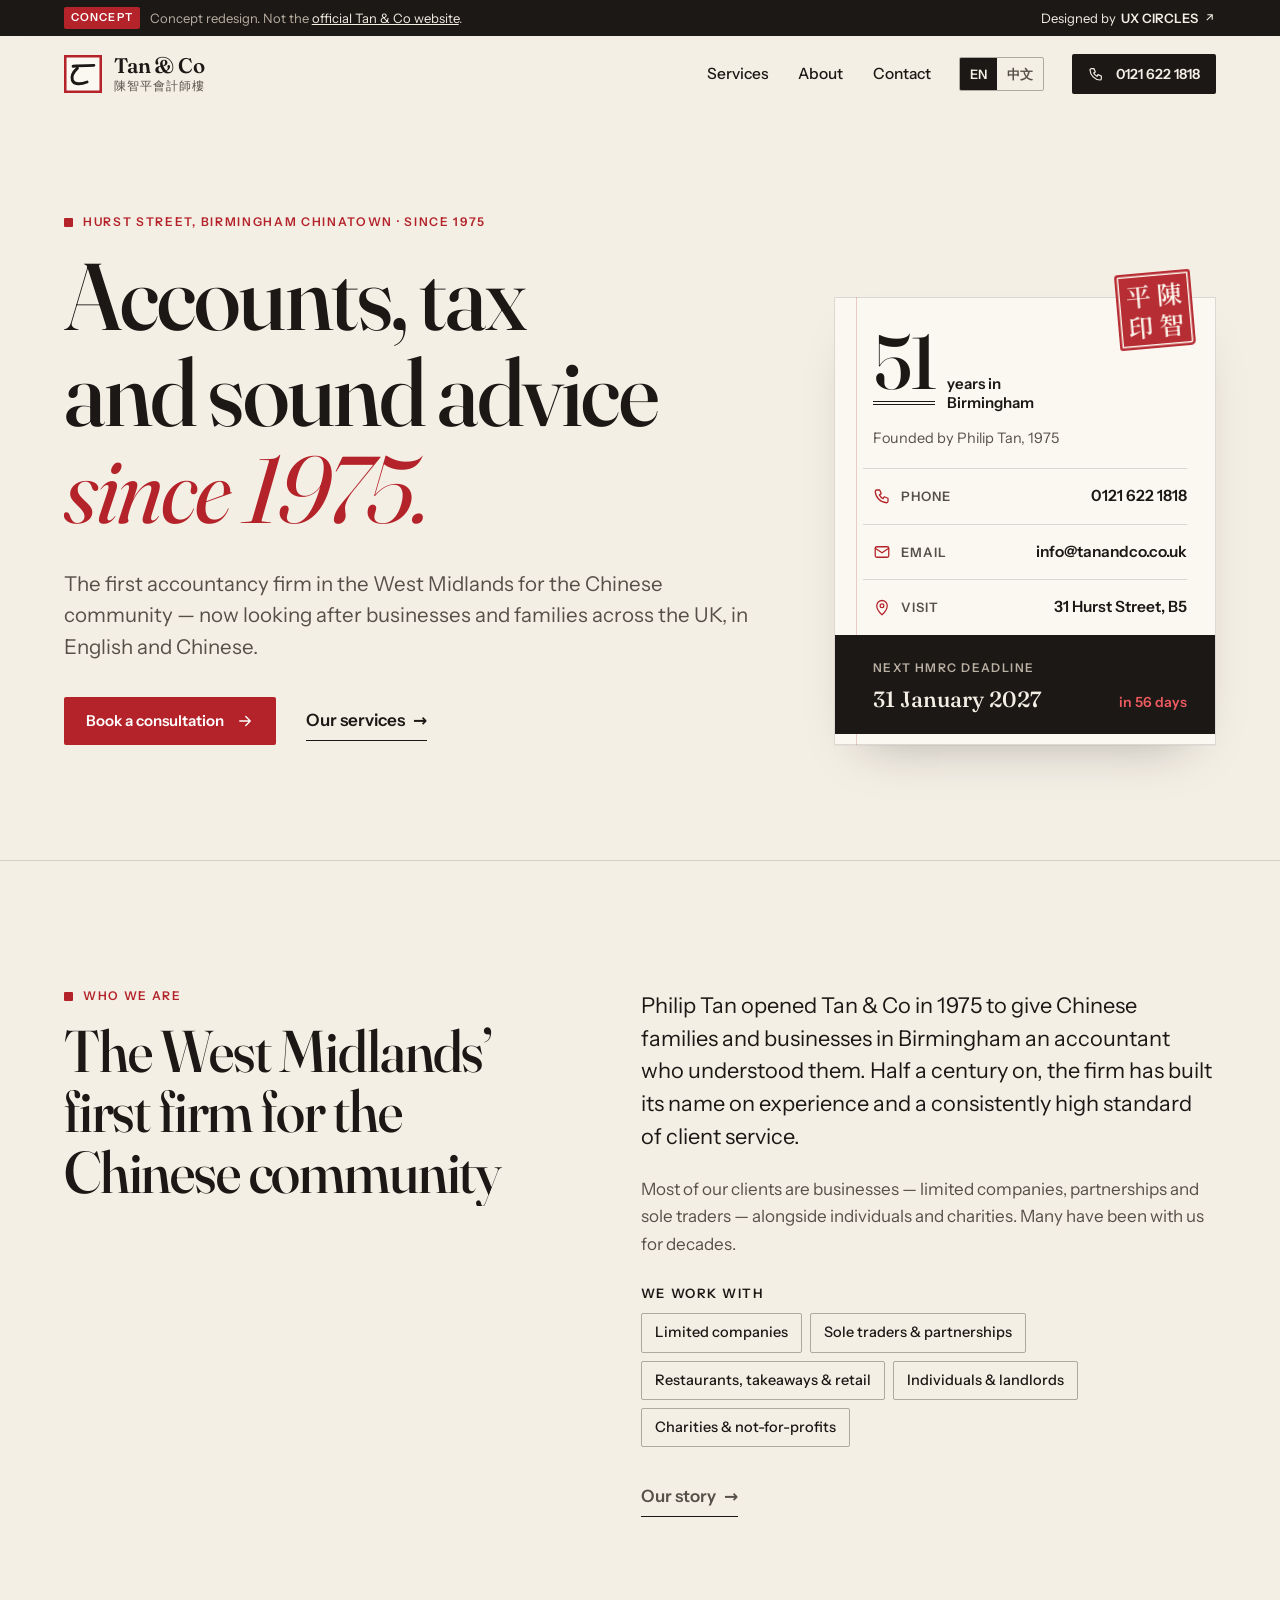
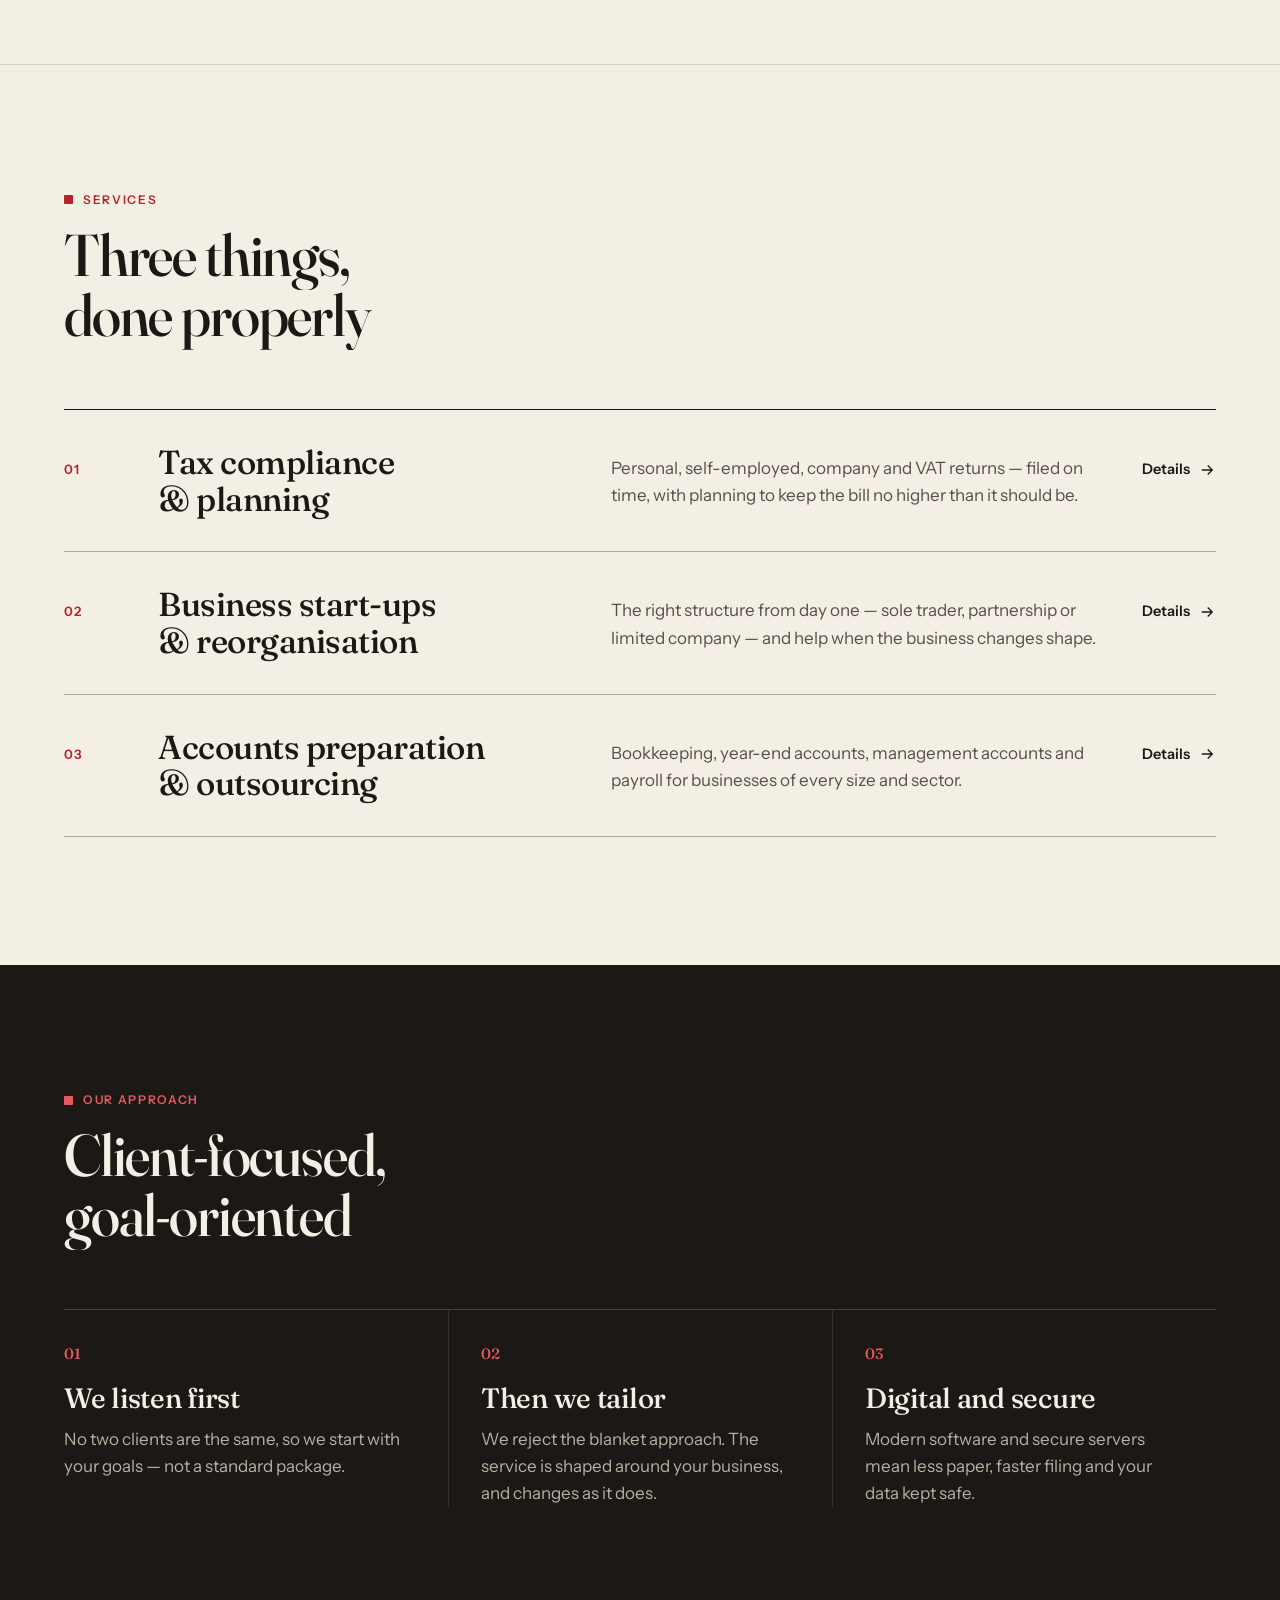
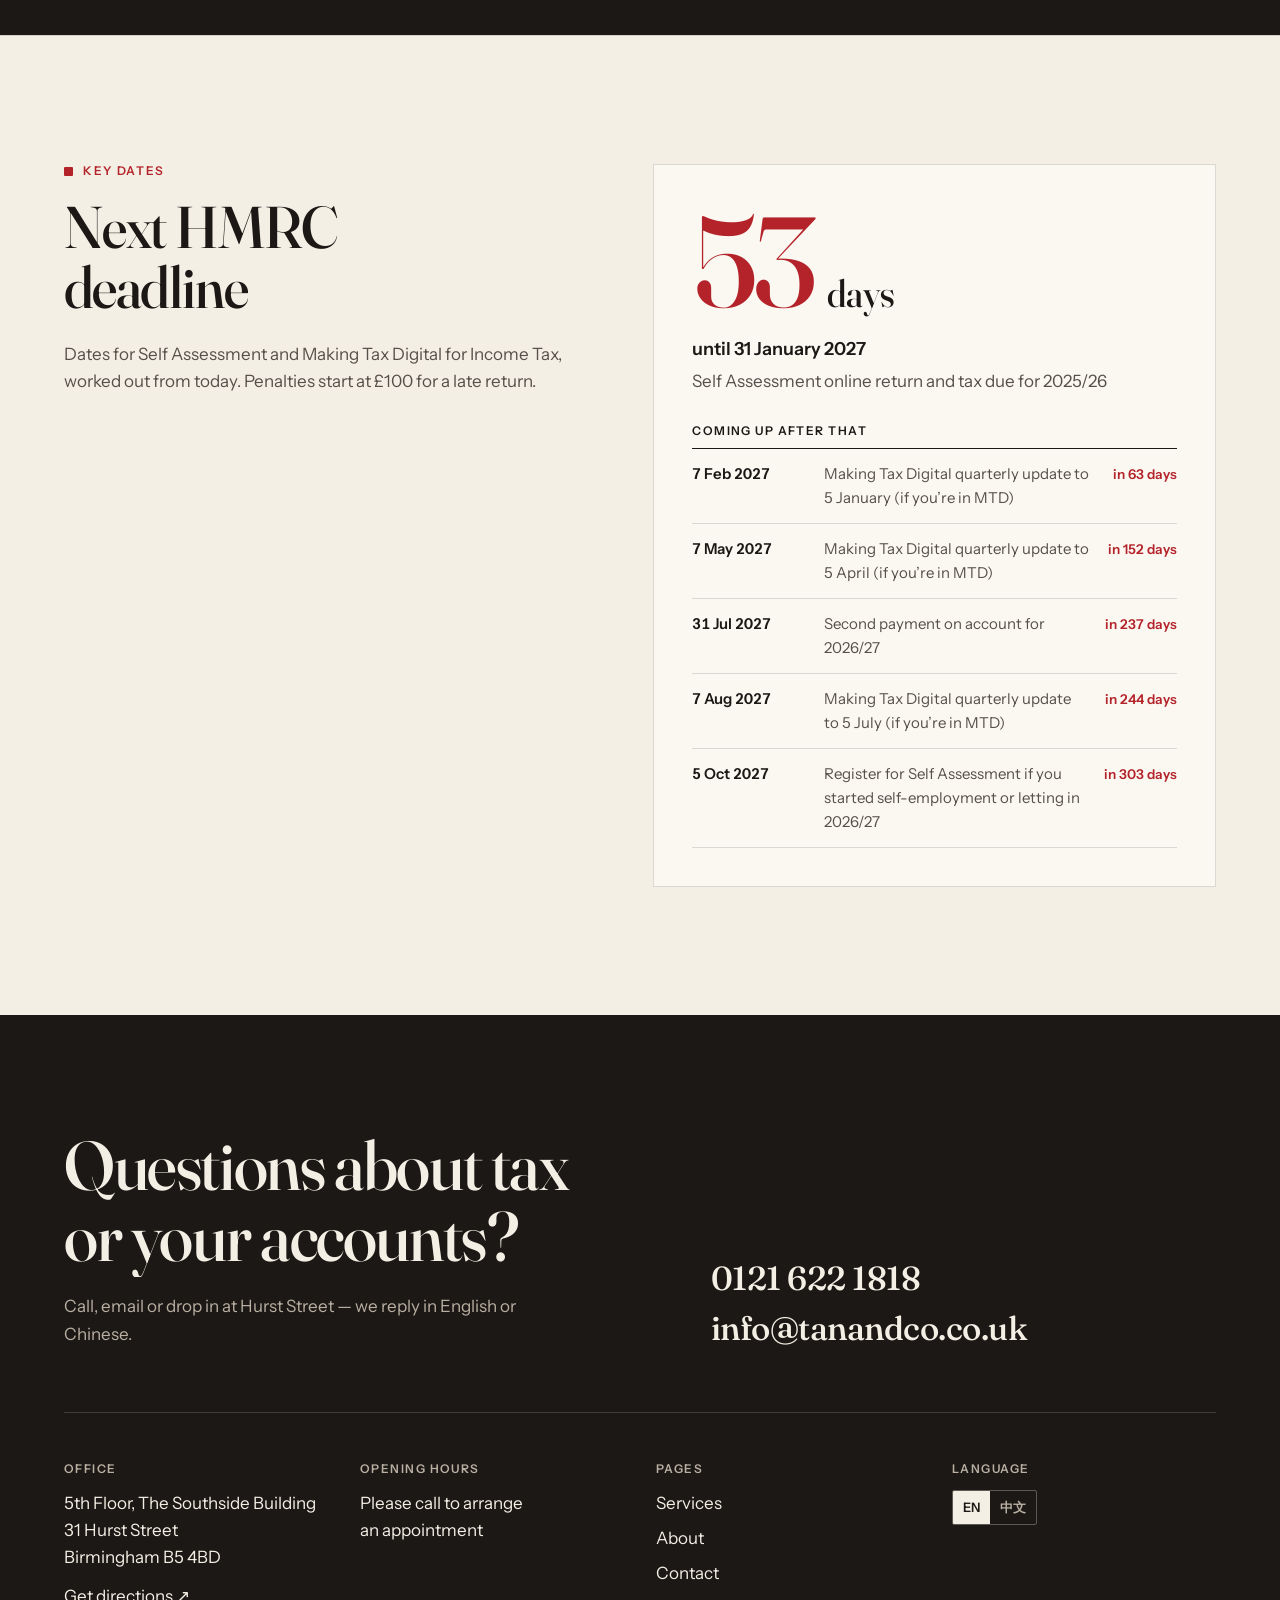
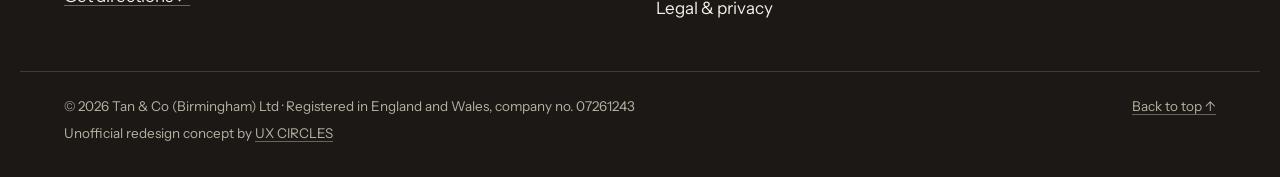
==== commit abfc7ee6: "Point UX Circles links to the professionals page Co-Authored-By: Claude Opus 5.5 <noreply@anthropic." ====
--- a/index.html
+++ b/index.html
@@ -28,7 +28,7 @@
 <div class="concept-bar" role="note">
   <div class="wrap concept-inner">
     <p><span class="concept-tag">Concept</span><span class="concept-long">Concept redesign. Not the <a href="https://tanandco.co.uk/" target="_blank" rel="noopener">official Tan &amp; Co website</a>.</span></p>
-    <a href="https://ux-circles.com/web" target="_blank" rel="noopener"><span class="concept-by">Designed by </span><strong>UX CIRCLES</strong> <svg viewBox="0 0 24 24" aria-hidden="true"><path d="M7 17 17 7M8 7h9v9"/></svg></a>
+    <a href="https://ux-circles.com/professionals" target="_blank" rel="noopener"><span class="concept-by">Designed by </span><strong>UX CIRCLES</strong> <svg viewBox="0 0 24 24" aria-hidden="true"><path d="M7 17 17 7M8 7h9v9"/></svg></a>
   </div>
 </div>
 <header class="site-header" data-header>
@@ -190,7 +190,7 @@
     </div>
   </div>
   <div class="wrap footer-base">
-    <span>© <span data-year>2026</span> Tan &amp; Co (Birmingham) Ltd · Registered in England and Wales, company no. 07261243<br><span class="concept-note">Unofficial redesign concept by <a class="u" href="https://ux-circles.com/web" target="_blank" rel="noopener">UX CIRCLES</a></span></span>
+    <span>© <span data-year>2026</span> Tan &amp; Co (Birmingham) Ltd · Registered in England and Wales, company no. 07261243<br><span class="concept-note">Unofficial redesign concept by <a class="u" href="https://ux-circles.com/professionals" target="_blank" rel="noopener">UX CIRCLES</a></span></span>
     <a href="#main" class="u">Back to top ↑</a>
   </div>
 </footer>
